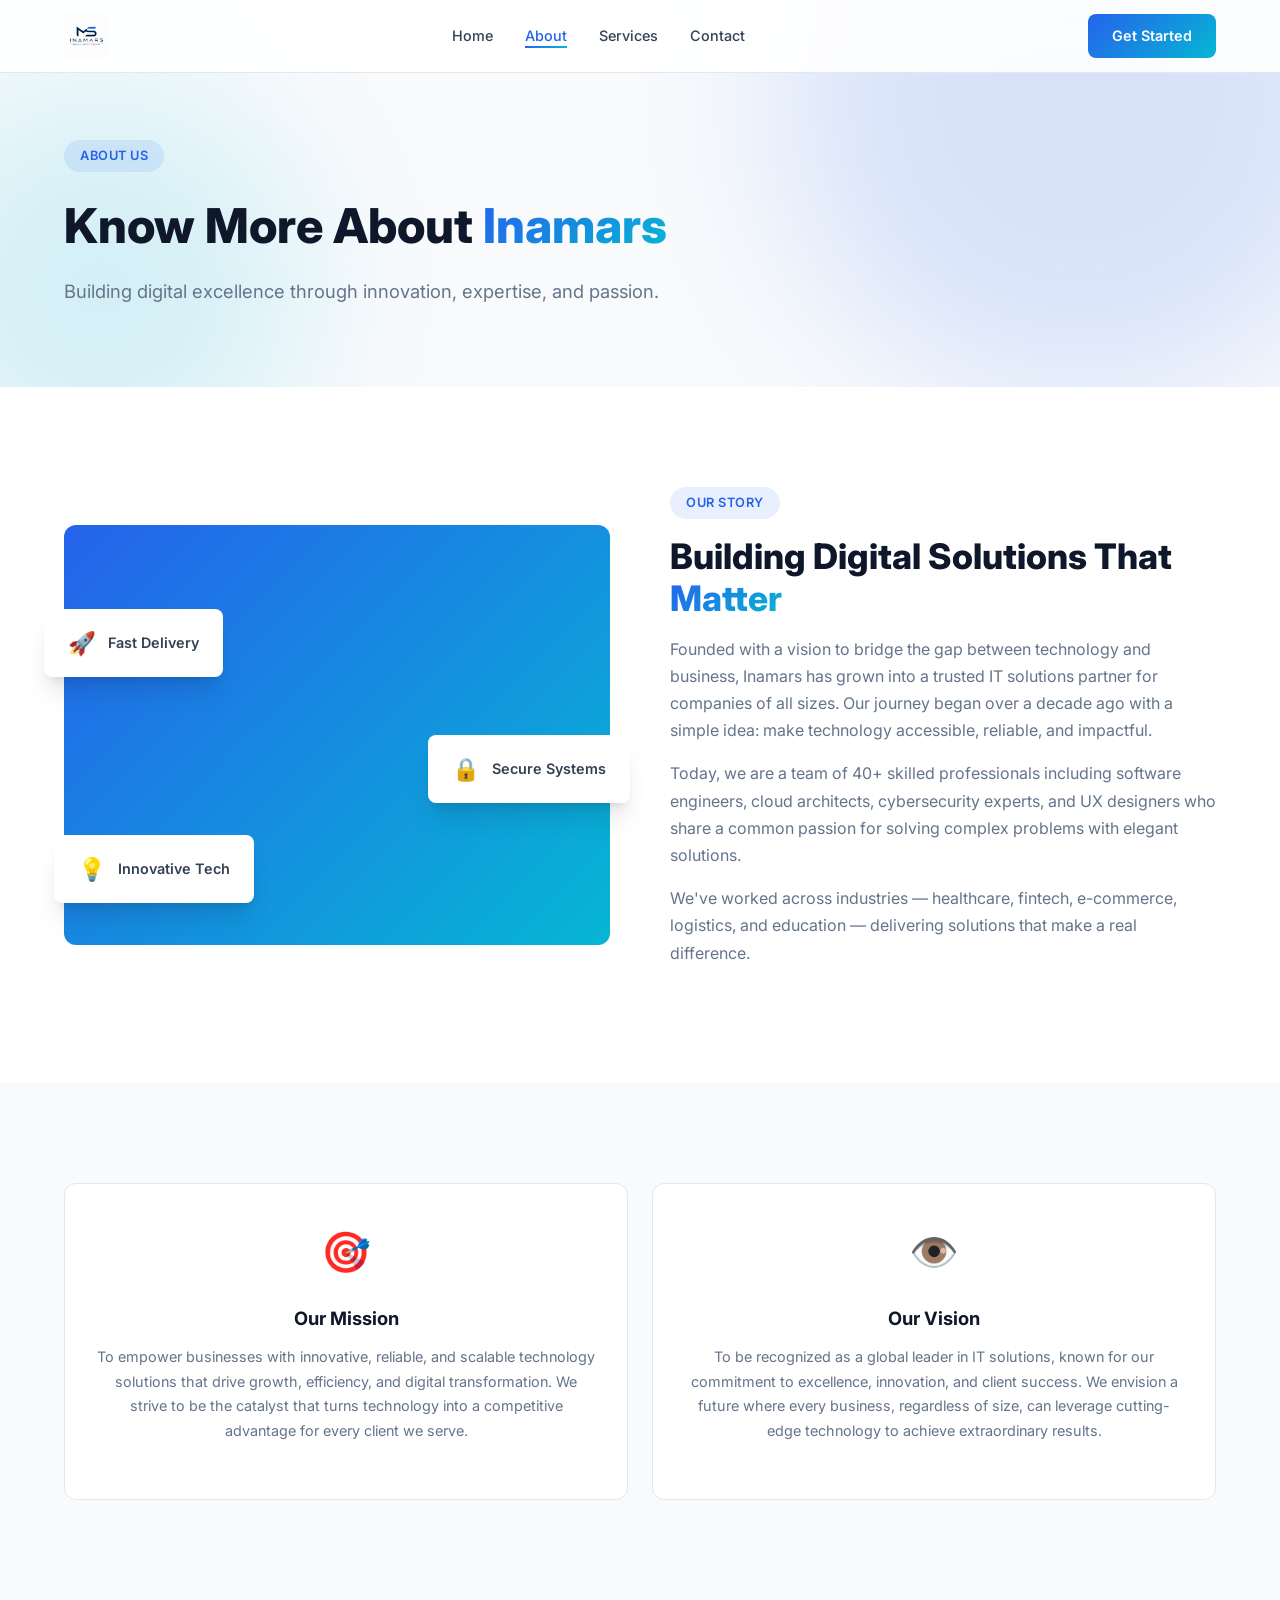
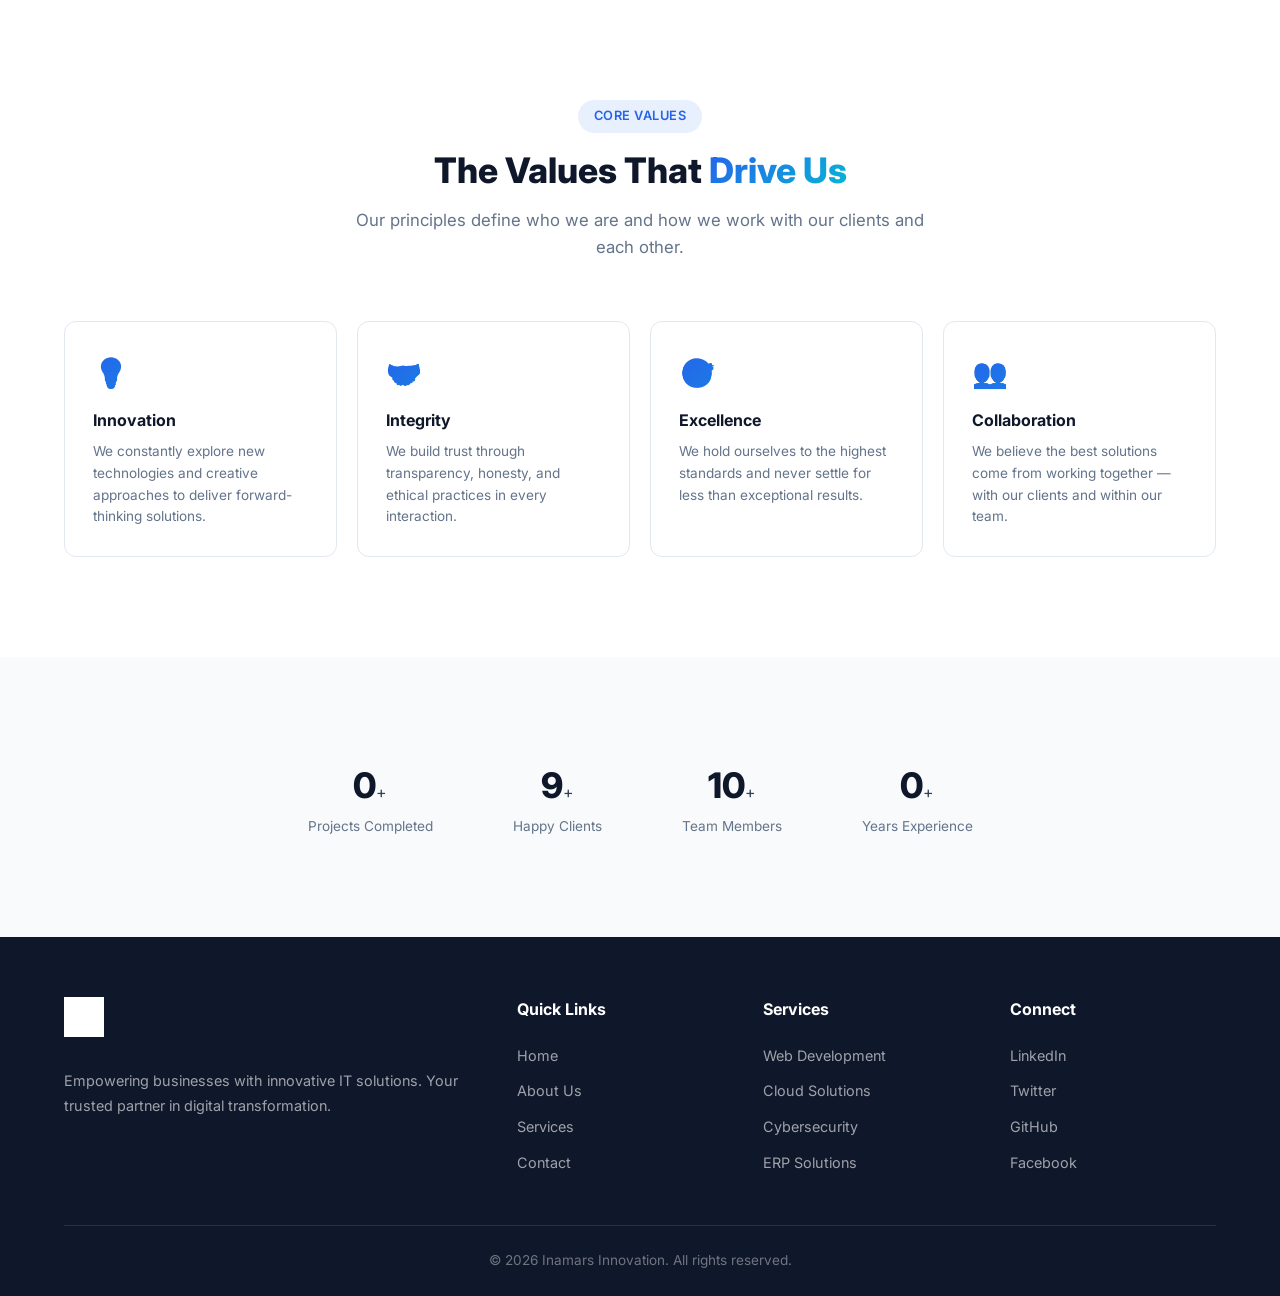
==== about.html @ 558257d5 "Inamars Innovation - IT Solutions Website" ====
<!DOCTYPE html>
<html lang="en">
<head>
    <meta charset="UTF-8">
    <meta name="viewport" content="width=device-width, initial-scale=1.0">
    <title>About Us - Inamars Innovation IT Solutions</title>
    <link rel="stylesheet" href="styles.css">
    <link rel="preconnect" href="https://fonts.googleapis.com">
    <link rel="preconnect" href="https://fonts.gstatic.com" crossorigin>
    <link href="https://fonts.googleapis.com/css2?family=Inter:wght@300;400;500;600;700;800&display=swap" rel="stylesheet">
</head>
<body>
    <!-- Navigation -->
    <nav class="navbar" id="navbar">
        <div class="container">
            <a href="index.html" class="logo">
                <img src="assets/logo.png" alt="Inamars Innovation" class="logo-img">
            </a>
            <ul class="nav-links" id="navLinks">
                <li><a href="index.html">Home</a></li>
                <li><a href="about.html" class="active">About</a></li>
                <li><a href="services.html">Services</a></li>
                <li><a href="contact.html">Contact</a></li>
            </ul>
            <a href="contact.html" class="nav-cta">Get Started</a>
            <button class="hamburger" id="hamburger" aria-label="Menu">
                <span></span>
                <span></span>
                <span></span>
            </button>
        </div>
    </nav>

    <!-- Page Header -->
    <section class="page-header">
        <div class="hero-bg">
            <div class="hero-shape hero-shape-1"></div>
            <div class="hero-shape hero-shape-2"></div>
        </div>
        <div class="container">
            <span class="section-tag">About Us</span>
            <h1>Know More About <span class="highlight">Inamars</span></h1>
            <p>Building digital excellence through innovation, expertise, and passion.</p>
        </div>
    </section>

    <!-- About Story -->
    <section class="about">
        <div class="container">
            <div class="about-grid">
                <div class="about-image">
                    <div class="about-img-wrapper">
                        <div class="about-card about-card-1">
                            <span class="about-card-icon">&#128640;</span>
                            <span>Fast Delivery</span>
                        </div>
                        <div class="about-card about-card-2">
                            <span class="about-card-icon">&#128274;</span>
                            <span>Secure Systems</span>
                        </div>
                        <div class="about-card about-card-3">
                            <span class="about-card-icon">&#128161;</span>
                            <span>Innovative Tech</span>
                        </div>
                    </div>
                </div>
                <div class="about-text">
                    <span class="section-tag">Our Story</span>
                    <h2>Building Digital Solutions That <span class="highlight">Matter</span></h2>
                    <p>Founded with a vision to bridge the gap between technology and business, Inamars has grown into a trusted IT solutions partner for companies of all sizes. Our journey began over a decade ago with a simple idea: make technology accessible, reliable, and impactful.</p>
                    <p>Today, we are a team of 40+ skilled professionals including software engineers, cloud architects, cybersecurity experts, and UX designers who share a common passion for solving complex problems with elegant solutions.</p>
                    <p>We've worked across industries — healthcare, fintech, e-commerce, logistics, and education — delivering solutions that make a real difference.</p>
                </div>
            </div>
        </div>
    </section>

    <!-- Mission & Vision -->
    <section class="services">
        <div class="container">
            <div class="services-grid" style="grid-template-columns: 1fr 1fr;">
                <div class="service-card" style="text-align: center;">
                    <div class="service-icon">&#127919;</div>
                    <h3>Our Mission</h3>
                    <p>To empower businesses with innovative, reliable, and scalable technology solutions that drive growth, efficiency, and digital transformation. We strive to be the catalyst that turns technology into a competitive advantage for every client we serve.</p>
                </div>
                <div class="service-card" style="text-align: center;">
                    <div class="service-icon">&#128065;&#65039;</div>
                    <h3>Our Vision</h3>
                    <p>To be recognized as a global leader in IT solutions, known for our commitment to excellence, innovation, and client success. We envision a future where every business, regardless of size, can leverage cutting-edge technology to achieve extraordinary results.</p>
                </div>
            </div>
        </div>
    </section>

    <!-- Core Values -->
    <section class="why-us">
        <div class="container">
            <div class="section-header">
                <span class="section-tag">Core Values</span>
                <h2>The Values That <span class="highlight">Drive Us</span></h2>
                <p>Our principles define who we are and how we work with our clients and each other.</p>
            </div>
            <div class="why-us-cards" style="grid-template-columns: repeat(4, 1fr);">
                <div class="why-card">
                    <div class="why-card-number">&#128161;</div>
                    <h3>Innovation</h3>
                    <p>We constantly explore new technologies and creative approaches to deliver forward-thinking solutions.</p>
                </div>
                <div class="why-card">
                    <div class="why-card-number">&#129309;</div>
                    <h3>Integrity</h3>
                    <p>We build trust through transparency, honesty, and ethical practices in every interaction.</p>
                </div>
                <div class="why-card">
                    <div class="why-card-number">&#127919;</div>
                    <h3>Excellence</h3>
                    <p>We hold ourselves to the highest standards and never settle for less than exceptional results.</p>
                </div>
                <div class="why-card">
                    <div class="why-card-number">&#128101;</div>
                    <h3>Collaboration</h3>
                    <p>We believe the best solutions come from working together — with our clients and within our team.</p>
                </div>
            </div>
        </div>
    </section>

    <!-- Stats Section -->
    <section class="why-us" style="background: var(--bg-alt);">
        <div class="container">
            <div class="hero-stats" style="justify-content: center; gap: 80px;">
                <div class="stat" style="text-align: center;">
                    <span class="stat-number" data-target="2">0</span>+
                    <span class="stat-label">Projects Completed</span>
                </div>
                <div class="stat" style="text-align: center;">
                    <span class="stat-number" data-target="36">0</span>+
                    <span class="stat-label">Happy Clients</span>
                </div>
                <div class="stat" style="text-align: center;">
                    <span class="stat-number" data-target="40">0</span>+
                    <span class="stat-label">Team Members</span>
                </div>
                <div class="stat" style="text-align: center;">
                    <span class="stat-number" data-target="1">0</span>+
                    <span class="stat-label">Years Experience</span>
                </div>
            </div>
        </div>
    </section>

    <!-- Footer -->
    <footer class="footer">
        <div class="container">
            <div class="footer-grid">
                <div class="footer-brand">
                    <a href="index.html" class="logo">
                        <img src="assets/logo.png" alt="Inamars Innovation" class="logo-img-footer">
                    </a>
                    <p>Empowering businesses with innovative IT solutions. Your trusted partner in digital transformation.</p>
                </div>
                <div class="footer-links">
                    <h4>Quick Links</h4>
                    <ul>
                        <li><a href="index.html">Home</a></li>
                        <li><a href="about.html">About Us</a></li>
                        <li><a href="services.html">Services</a></li>
                        <li><a href="contact.html">Contact</a></li>
                    </ul>
                </div>
                <div class="footer-links">
                    <h4>Services</h4>
                    <ul>
                        <li><a href="services.html">Web Development</a></li>
                        <li><a href="services.html">Cloud Solutions</a></li>
                        <li><a href="services.html">Cybersecurity</a></li>
                        <li><a href="services.html">ERP Solutions</a></li>
                    </ul>
                </div>
                <div class="footer-links">
                    <h4>Connect</h4>
                    <ul>
                        <li><a href="#">LinkedIn</a></li>
                        <li><a href="#">Twitter</a></li>
                        <li><a href="#">GitHub</a></li>
                        <li><a href="#">Facebook</a></li>
                    </ul>
                </div>
            </div>
            <div class="footer-bottom">
                <p>&copy; 2026 Inamars Innovation. All rights reserved.</p>
            </div>
        </div>
    </footer>

    <script src="script.js"></script>
</body>
</html>
---- styles.css ----
/* ==========================================
   Inamars - IT Solutions Website
   ========================================== */

/* Reset & Base */
*,
*::before,
*::after {
    margin: 0;
    padding: 0;
    box-sizing: border-box;
}

:root {
    --primary: #2563eb;
    --primary-dark: #1d4ed8;
    --primary-light: #3b82f6;
    --secondary: #0f172a;
    --accent: #06b6d4;
    --text: #334155;
    --text-light: #64748b;
    --bg: #ffffff;
    --bg-alt: #f8fafc;
    --bg-dark: #0f172a;
    --border: #e2e8f0;
    --gradient: linear-gradient(135deg, var(--primary), var(--accent));
    --shadow: 0 4px 6px -1px rgba(0, 0, 0, 0.1), 0 2px 4px -2px rgba(0, 0, 0, 0.1);
    --shadow-lg: 0 20px 25px -5px rgba(0, 0, 0, 0.1), 0 8px 10px -6px rgba(0, 0, 0, 0.1);
    --shadow-xl: 0 25px 50px -12px rgba(0, 0, 0, 0.15);
    --radius: 12px;
    --radius-sm: 8px;
    --transition: all 0.3s ease;
}

html {
    scroll-behavior: smooth;
}

body {
    font-family: 'Inter', -apple-system, BlinkMacSystemFont, sans-serif;
    color: var(--text);
    line-height: 1.6;
    background: var(--bg);
    overflow-x: hidden;
}

.container {
    max-width: 1200px;
    margin: 0 auto;
    padding: 0 24px;
}

a {
    text-decoration: none;
    color: inherit;
}

ul {
    list-style: none;
}

/* ==========================================
   Navigation
   ========================================== */
.navbar {
    position: fixed;
    top: 0;
    left: 0;
    right: 0;
    z-index: 1000;
    background: rgba(255, 255, 255, 0.9);
    backdrop-filter: blur(20px);
    border-bottom: 1px solid var(--border);
    transition: var(--transition);
}

.navbar.scrolled {
    box-shadow: var(--shadow);
}

.navbar .container {
    display: flex;
    align-items: center;
    justify-content: space-between;
    height: 72px;
}

.logo {
    font-size: 1.5rem;
    font-weight: 800;
    color: var(--secondary);
    display: flex;
    align-items: center;
    gap: 6px;
}

.logo-icon {
    color: var(--primary);
    font-size: 1.2rem;
}

.logo-img {
    height: 45px;
    width: auto;
    object-fit: contain;
}

.logo-img-footer {
    height: 40px;
    width: auto;
    object-fit: contain;
    margin-bottom: 16px;
    filter: brightness(0) invert(1);
}

.nav-links {
    display: flex;
    align-items: center;
    gap: 32px;
}

.nav-links a {
    font-size: 0.9rem;
    font-weight: 500;
    color: var(--text);
    transition: var(--transition);
    position: relative;
}

.nav-links a::after {
    content: '';
    position: absolute;
    bottom: -4px;
    left: 0;
    width: 0;
    height: 2px;
    background: var(--gradient);
    transition: var(--transition);
}

.nav-links a:hover,
.nav-links a.active {
    color: var(--primary);
}

.nav-links a:hover::after,
.nav-links a.active::after {
    width: 100%;
}

.nav-cta {
    background: var(--gradient);
    color: #fff !important;
    padding: 10px 24px;
    border-radius: 8px;
    font-weight: 600;
    font-size: 0.9rem;
    transition: var(--transition);
}

.nav-cta:hover {
    transform: translateY(-2px);
    box-shadow: 0 4px 15px rgba(37, 99, 235, 0.4);
}

.hamburger {
    display: none;
    flex-direction: column;
    gap: 5px;
    background: none;
    border: none;
    cursor: pointer;
    padding: 4px;
}

.hamburger span {
    width: 24px;
    height: 2px;
    background: var(--secondary);
    transition: var(--transition);
    border-radius: 2px;
}

.hamburger.active span:nth-child(1) {
    transform: rotate(45deg) translate(5px, 5px);
}

.hamburger.active span:nth-child(2) {
    opacity: 0;
}

.hamburger.active span:nth-child(3) {
    transform: rotate(-45deg) translate(5px, -5px);
}

/* ==========================================
   Buttons
   ========================================== */
.btn {
    display: inline-flex;
    align-items: center;
    justify-content: center;
    padding: 14px 32px;
    border-radius: 8px;
    font-weight: 600;
    font-size: 0.95rem;
    cursor: pointer;
    transition: var(--transition);
    border: none;
    font-family: inherit;
}

.btn-primary {
    background: var(--gradient);
    color: #fff;
}

.btn-primary:hover {
    transform: translateY(-2px);
    box-shadow: 0 8px 25px rgba(37, 99, 235, 0.4);
}

.btn-secondary {
    background: transparent;
    color: var(--secondary);
    border: 2px solid var(--border);
}

.btn-secondary:hover {
    border-color: var(--primary);
    color: var(--primary);
    transform: translateY(-2px);
}

.btn-full {
    width: 100%;
}

.center-btn {
    text-align: center;
    margin-top: 40px;
}

/* ==========================================
   Page Header (Inner Pages)
   ========================================== */
.page-header {
    position: relative;
    padding: 140px 0 80px;
    overflow: hidden;
    background: var(--bg-alt);
}

.page-header h1 {
    font-size: 3rem;
    font-weight: 800;
    color: var(--secondary);
    margin-bottom: 12px;
    position: relative;
}

.page-header p {
    font-size: 1.15rem;
    color: var(--text-light);
    position: relative;
}

/* ==========================================
   Hero Section
   ========================================== */
.hero {
    position: relative;
    min-height: 100vh;
    display: flex;
    align-items: center;
    padding: 100px 0 60px;
    overflow: hidden;
    background: var(--bg-alt);
}

.hero-bg {
    position: absolute;
    inset: 0;
    overflow: hidden;
}

.hero-shape {
    position: absolute;
    border-radius: 50%;
    filter: blur(80px);
    opacity: 0.15;
}

.hero-shape-1 {
    width: 600px;
    height: 600px;
    background: var(--primary);
    top: -200px;
    right: -100px;
}

.hero-shape-2 {
    width: 400px;
    height: 400px;
    background: var(--accent);
    bottom: -100px;
    left: -100px;
}

.hero-shape-3 {
    width: 300px;
    height: 300px;
    background: var(--primary-light);
    top: 50%;
    left: 50%;
    transform: translate(-50%, -50%);
}

.hero-content {
    position: relative;
    max-width: 700px;
}

.hero-badge {
    display: inline-block;
    background: rgba(37, 99, 235, 0.1);
    color: var(--primary);
    padding: 8px 20px;
    border-radius: 50px;
    font-size: 0.85rem;
    font-weight: 600;
    margin-bottom: 24px;
    border: 1px solid rgba(37, 99, 235, 0.2);
}

.hero h1 {
    font-size: 3.5rem;
    font-weight: 800;
    line-height: 1.15;
    color: var(--secondary);
    margin-bottom: 20px;
}

.highlight {
    background: var(--gradient);
    -webkit-background-clip: text;
    -webkit-text-fill-color: transparent;
    background-clip: text;
}

.hero p {
    font-size: 1.15rem;
    color: var(--text-light);
    margin-bottom: 36px;
    max-width: 540px;
    line-height: 1.7;
}

.hero-buttons {
    display: flex;
    gap: 16px;
    margin-bottom: 60px;
    flex-wrap: wrap;
}

.hero-stats {
    display: flex;
    gap: 48px;
}

.stat {
    text-align: left;
}

.stat-number {
    font-size: 2.2rem;
    font-weight: 800;
    color: var(--secondary);
}

.stat-label {
    display: block;
    font-size: 0.85rem;
    color: var(--text-light);
    margin-top: 2px;
}

/* ==========================================
   Section Styles
   ========================================== */
.section-tag {
    display: inline-block;
    background: rgba(37, 99, 235, 0.1);
    color: var(--primary);
    padding: 6px 16px;
    border-radius: 50px;
    font-size: 0.8rem;
    font-weight: 600;
    margin-bottom: 16px;
    text-transform: uppercase;
    letter-spacing: 0.5px;
}

.section-header {
    text-align: center;
    max-width: 600px;
    margin: 0 auto 60px;
}

.section-header h2,
.about-text h2,
.why-us-text h2,
.contact-info h2 {
    font-size: 2.2rem;
    font-weight: 800;
    color: var(--secondary);
    margin-bottom: 16px;
    line-height: 1.2;
}

.section-header p {
    color: var(--text-light);
    font-size: 1.05rem;
}

/* ==========================================
   About Section
   ========================================== */
.about {
    padding: 100px 0;
}

.about-grid {
    display: grid;
    grid-template-columns: 1fr 1fr;
    gap: 60px;
    align-items: center;
}

.about-img-wrapper {
    position: relative;
    height: 420px;
    background: var(--gradient);
    border-radius: var(--radius);
    display: flex;
    align-items: center;
    justify-content: center;
}

.about-card {
    position: absolute;
    background: #fff;
    padding: 16px 24px;
    border-radius: var(--radius-sm);
    box-shadow: var(--shadow-lg);
    display: flex;
    align-items: center;
    gap: 12px;
    font-weight: 600;
    font-size: 0.9rem;
    animation: float 3s ease-in-out infinite;
}

.about-card-1 { top: 20%; left: -20px; animation-delay: 0s; }
.about-card-2 { top: 50%; right: -20px; animation-delay: 1s; }
.about-card-3 { bottom: 10%; left: -10px; animation-delay: 2s; }

.about-card-icon {
    font-size: 1.4rem;
}

@keyframes float {
    0%, 100% { transform: translateY(0); }
    50% { transform: translateY(-10px); }
}

.about-text p {
    color: var(--text-light);
    margin-bottom: 16px;
    line-height: 1.7;
}

.about-features {
    display: grid;
    grid-template-columns: 1fr 1fr;
    gap: 12px;
    margin-top: 24px;
}

.about-feature {
    display: flex;
    align-items: center;
    gap: 10px;
    font-size: 0.9rem;
    font-weight: 500;
}

.feature-check {
    width: 24px;
    height: 24px;
    background: rgba(37, 99, 235, 0.1);
    color: var(--primary);
    border-radius: 50%;
    display: flex;
    align-items: center;
    justify-content: center;
    font-size: 0.75rem;
    font-weight: 700;
    flex-shrink: 0;
}

/* ==========================================
   Services Section
   ========================================== */
.services {
    padding: 100px 0;
    background: var(--bg-alt);
}

.services-grid {
    display: grid;
    grid-template-columns: repeat(3, 1fr);
    gap: 24px;
}

.service-card {
    background: #fff;
    border-radius: var(--radius);
    padding: 36px 30px;
    border: 1px solid var(--border);
    transition: var(--transition);
    position: relative;
    overflow: hidden;
}

.service-card::before {
    content: '';
    position: absolute;
    top: 0;
    left: 0;
    right: 0;
    height: 3px;
    background: var(--gradient);
    transform: scaleX(0);
    transition: var(--transition);
}

.service-card:hover {
    transform: translateY(-8px);
    box-shadow: var(--shadow-xl);
    border-color: transparent;
}

.service-card:hover::before {
    transform: scaleX(1);
}

.service-icon {
    font-size: 2.5rem;
    margin-bottom: 20px;
}

.service-card h3 {
    font-size: 1.15rem;
    font-weight: 700;
    color: var(--secondary);
    margin-bottom: 12px;
}

.service-card p {
    color: var(--text-light);
    font-size: 0.9rem;
    line-height: 1.7;
    margin-bottom: 20px;
}

.service-link {
    color: var(--primary);
    font-weight: 600;
    font-size: 0.9rem;
    transition: var(--transition);
}

.service-link:hover {
    gap: 4px;
}

.service-features {
    display: flex;
    flex-wrap: wrap;
    gap: 8px;
    margin-bottom: 20px;
}

.service-feature-tag {
    background: rgba(37, 99, 235, 0.08);
    color: var(--primary);
    padding: 4px 12px;
    border-radius: 50px;
    font-size: 0.75rem;
    font-weight: 600;
}

/* ==========================================
   Why Us Section
   ========================================== */
.why-us {
    padding: 100px 0;
}

.why-us-grid {
    display: grid;
    grid-template-columns: 1fr 1fr;
    gap: 60px;
    align-items: start;
}

.why-us-text p {
    color: var(--text-light);
    margin-top: 12px;
    line-height: 1.7;
}

.why-us-cards {
    display: grid;
    grid-template-columns: 1fr 1fr;
    gap: 20px;
}

.why-card {
    background: #fff;
    border: 1px solid var(--border);
    border-radius: var(--radius);
    padding: 28px;
    transition: var(--transition);
}

.why-card:hover {
    border-color: var(--primary);
    box-shadow: var(--shadow-lg);
    transform: translateY(-4px);
}

.why-card-number {
    font-size: 1.8rem;
    font-weight: 800;
    background: var(--gradient);
    -webkit-background-clip: text;
    -webkit-text-fill-color: transparent;
    background-clip: text;
    margin-bottom: 12px;
}

.why-card h3 {
    font-size: 1rem;
    font-weight: 700;
    color: var(--secondary);
    margin-bottom: 8px;
}

.why-card p {
    color: var(--text-light);
    font-size: 0.85rem;
    line-height: 1.6;
}

/* ==========================================
   CTA Section
   ========================================== */
.cta-section {
    padding: 80px 0;
    background: var(--gradient);
    text-align: center;
}

.cta-content h2 {
    font-size: 2.2rem;
    font-weight: 800;
    color: #fff;
    margin-bottom: 12px;
}

.cta-content p {
    color: rgba(255, 255, 255, 0.85);
    font-size: 1.1rem;
    margin-bottom: 28px;
}

.cta-section .btn-primary {
    background: #fff;
    color: var(--primary);
}

.cta-section .btn-primary:hover {
    box-shadow: 0 8px 25px rgba(0, 0, 0, 0.2);
}

/* ==========================================
   Contact Section
   ========================================== */
.contact {
    padding: 100px 0;
    background: var(--bg-alt);
}

.contact-grid {
    display: grid;
    grid-template-columns: 1fr 1fr;
    gap: 60px;
    align-items: start;
}

.contact-info p {
    color: var(--text-light);
    margin-bottom: 32px;
    line-height: 1.7;
}

.contact-details {
    display: flex;
    flex-direction: column;
    gap: 24px;
}

.contact-item {
    display: flex;
    align-items: flex-start;
    gap: 16px;
}

.contact-icon {
    width: 48px;
    height: 48px;
    background: rgba(37, 99, 235, 0.1);
    border-radius: 10px;
    display: flex;
    align-items: center;
    justify-content: center;
    font-size: 1.3rem;
    flex-shrink: 0;
}

.contact-item strong {
    display: block;
    font-size: 0.9rem;
    color: var(--secondary);
    margin-bottom: 2px;
}

.contact-item p {
    margin-bottom: 0;
    font-size: 0.85rem;
    color: var(--text-light);
}

.contact-form-wrapper {
    background: #fff;
    border-radius: var(--radius);
    padding: 36px;
    box-shadow: var(--shadow-lg);
    border: 1px solid var(--border);
}

.form-row {
    display: grid;
    grid-template-columns: 1fr 1fr;
    gap: 16px;
}

.form-group {
    margin-bottom: 20px;
}

.form-group label {
    display: block;
    font-size: 0.85rem;
    font-weight: 600;
    color: var(--secondary);
    margin-bottom: 6px;
}

.form-group input,
.form-group select,
.form-group textarea {
    width: 100%;
    padding: 12px 16px;
    border: 1px solid var(--border);
    border-radius: var(--radius-sm);
    font-size: 0.9rem;
    font-family: inherit;
    color: var(--text);
    background: var(--bg);
    transition: var(--transition);
    outline: none;
}

.form-group input:focus,
.form-group select:focus,
.form-group textarea:focus {
    border-color: var(--primary);
    box-shadow: 0 0 0 3px rgba(37, 99, 235, 0.1);
}

.form-group textarea {
    resize: vertical;
    min-height: 100px;
}

/* Phone Input */
.phone-input-wrapper {
    display: flex;
    align-items: center;
    border: 1px solid var(--border);
    border-radius: var(--radius-sm);
    overflow: hidden;
    transition: var(--transition);
}

.phone-input-wrapper:focus-within {
    border-color: var(--primary);
    box-shadow: 0 0 0 3px rgba(37, 99, 235, 0.1);
}

.phone-prefix {
    background: var(--bg-alt);
    padding: 12px 14px;
    font-weight: 700;
    font-size: 0.9rem;
    color: var(--secondary);
    border-right: 1px solid var(--border);
    white-space: nowrap;
}

.phone-input-wrapper input {
    border: none !important;
    border-radius: 0 !important;
    box-shadow: none !important;
}

.phone-input-wrapper input:focus {
    box-shadow: none !important;
}

.phone-hint {
    display: block;
    font-size: 0.75rem;
    color: var(--text-light);
    margin-top: 4px;
}

/* ==========================================
   Footer
   ========================================== */
.footer {
    background: var(--bg-dark);
    color: #fff;
    padding: 60px 0 0;
}

.footer-grid {
    display: grid;
    grid-template-columns: 2fr 1fr 1fr 1fr;
    gap: 40px;
    padding-bottom: 40px;
    border-bottom: 1px solid rgba(255, 255, 255, 0.1);
}

.footer-brand .logo {
    color: #fff;
    margin-bottom: 16px;
}

.footer-brand p {
    color: rgba(255, 255, 255, 0.6);
    font-size: 0.9rem;
    line-height: 1.7;
}

.footer-links h4 {
    font-size: 1rem;
    font-weight: 700;
    margin-bottom: 20px;
}

.footer-links li {
    margin-bottom: 10px;
}

.footer-links a {
    color: rgba(255, 255, 255, 0.6);
    font-size: 0.9rem;
    transition: var(--transition);
}

.footer-links a:hover {
    color: #fff;
}

.footer-bottom {
    padding: 24px 0;
    text-align: center;
}

.footer-bottom p {
    color: rgba(255, 255, 255, 0.4);
    font-size: 0.85rem;
}

/* ==========================================
   Scroll Animations
   ========================================== */
.fade-in {
    opacity: 0;
    transform: translateY(30px);
    transition: opacity 0.6s ease, transform 0.6s ease;
}

.fade-in.visible {
    opacity: 1;
    transform: translateY(0);
}

/* ==========================================
   Responsive Design
   ========================================== */
@media (max-width: 1024px) {
    .hero h1,
    .page-header h1 {
        font-size: 2.8rem;
    }

    .services-grid {
        grid-template-columns: repeat(2, 1fr);
    }

    .footer-grid {
        grid-template-columns: 1fr 1fr;
    }

    .why-us-cards {
        grid-template-columns: 1fr 1fr;
    }
}

@media (max-width: 768px) {
    .nav-links,
    .nav-cta {
        display: none;
    }

    .nav-links.active {
        display: flex;
        flex-direction: column;
        position: absolute;
        top: 72px;
        left: 0;
        right: 0;
        background: #fff;
        padding: 24px;
        border-bottom: 1px solid var(--border);
        box-shadow: var(--shadow);
        gap: 20px;
    }

    .hamburger {
        display: flex;
    }

    .hero h1,
    .page-header h1 {
        font-size: 2.2rem;
    }

    .hero-stats {
        gap: 24px;
    }

    .stat-number {
        font-size: 1.6rem;
    }

    .about-grid,
    .why-us-grid,
    .contact-grid {
        grid-template-columns: 1fr;
        gap: 40px;
    }

    .services-grid {
        grid-template-columns: 1fr;
    }

    .why-us-cards {
        grid-template-columns: 1fr;
    }

    .form-row {
        grid-template-columns: 1fr;
    }

    .about-img-wrapper {
        height: 300px;
    }

    .about-card-1 { left: 10px; }
    .about-card-2 { right: 10px; }
    .about-card-3 { left: 10px; }

    .footer-grid {
        grid-template-columns: 1fr;
    }

    .hero-buttons {
        flex-direction: column;
    }

    .btn {
        text-align: center;
    }
}

@media (max-width: 480px) {
    .hero h1,
    .page-header h1 {
        font-size: 1.8rem;
    }

    .hero-stats {
        flex-direction: column;
        gap: 16px;
    }

    .about-features {
        grid-template-columns: 1fr;
    }

    .section-header h2,
    .about-text h2,
    .why-us-text h2,
    .contact-info h2 {
        font-size: 1.8rem;
    }

    .cta-content h2 {
        font-size: 1.6rem;
    }
}
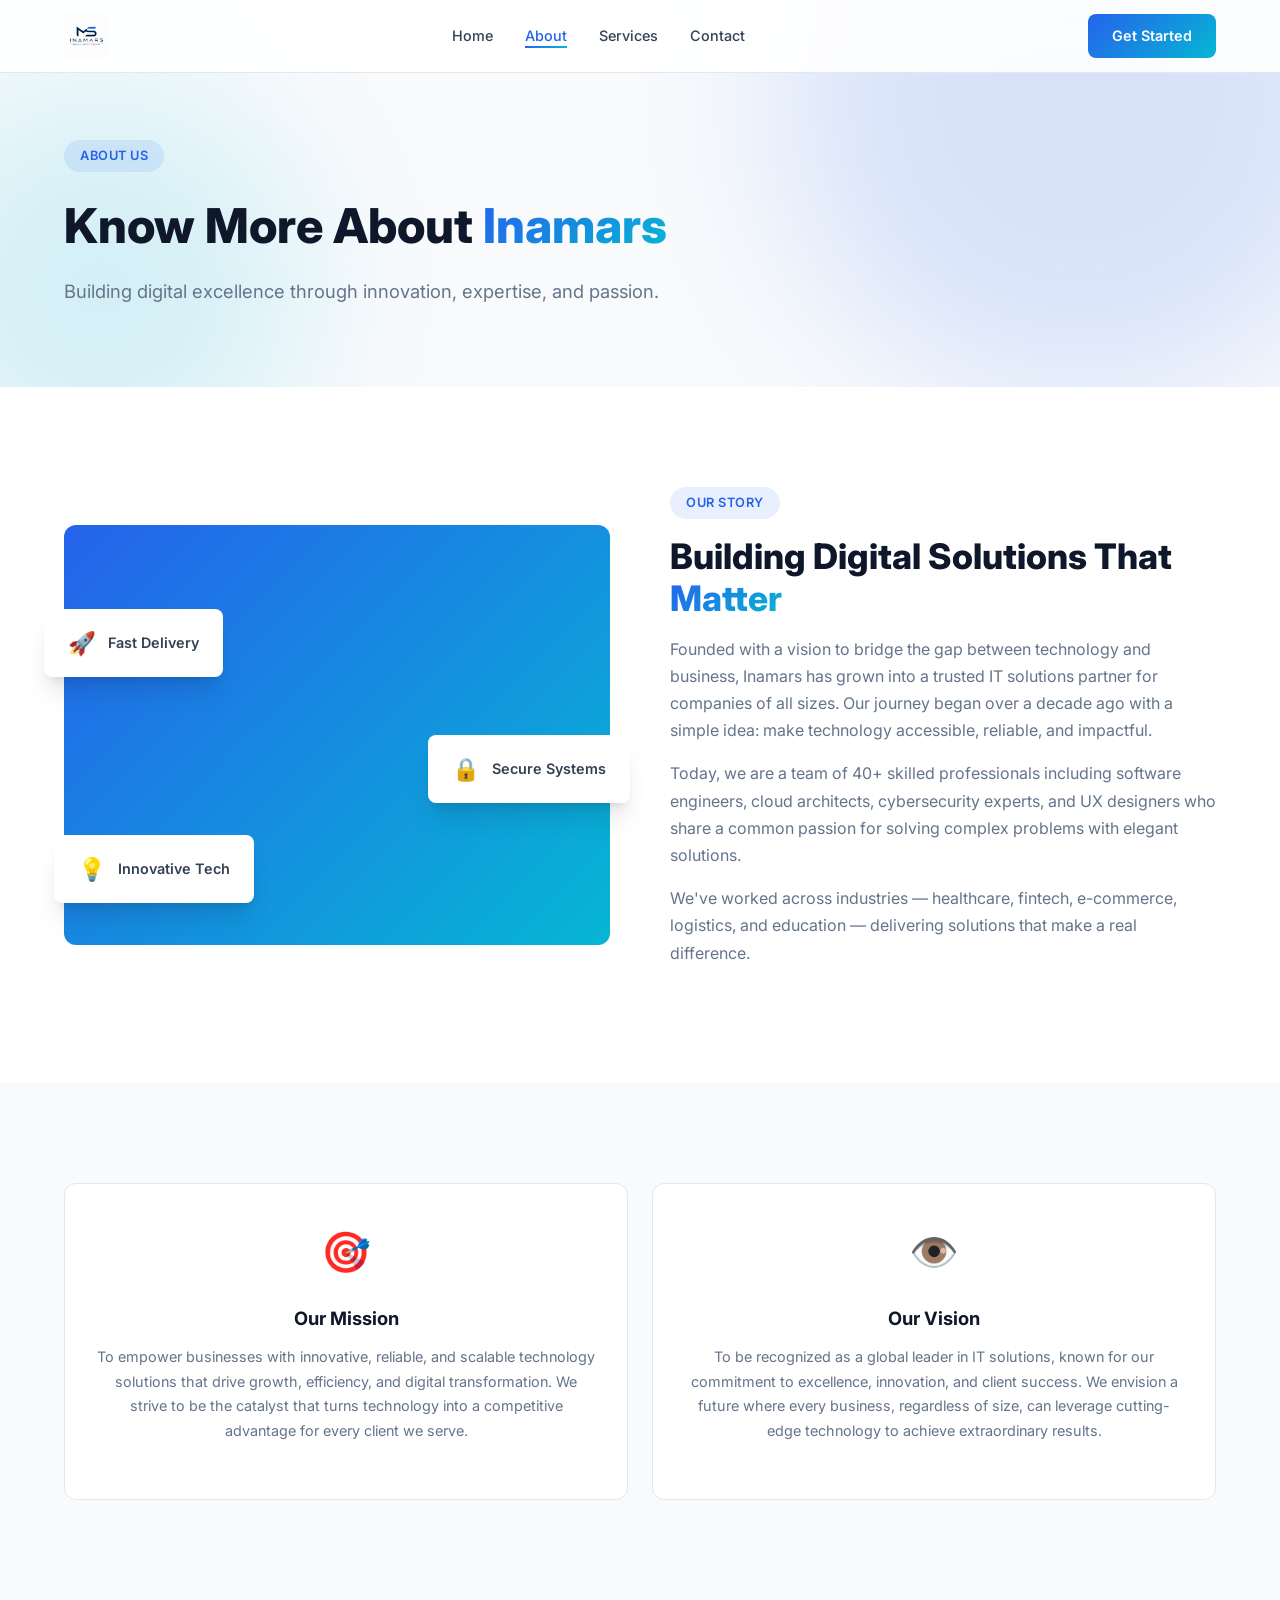
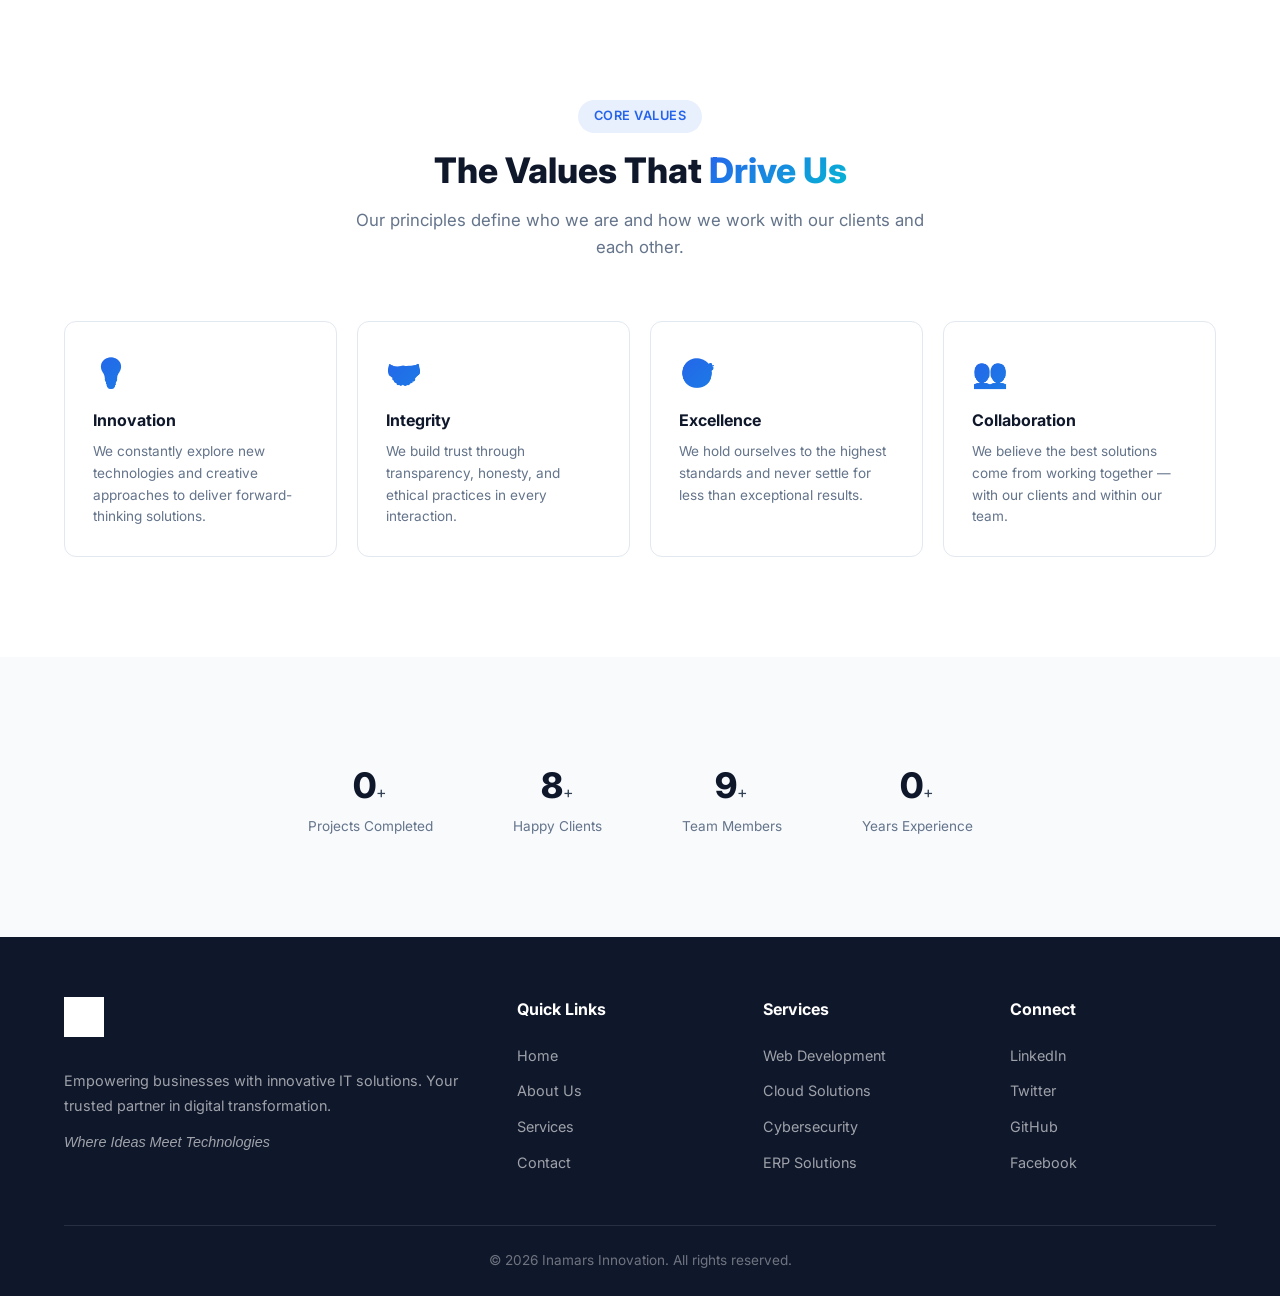
==== commit 200fc198: "Add tagline 'Where Ideas Meet Technologies' to footer on all pages" ====
--- a/about.html
+++ b/about.html
@@ -159,6 +159,7 @@
                         <img src="assets/logo.png" alt="Inamars Innovation" class="logo-img-footer">
                     </a>
                     <p>Empowering businesses with innovative IT solutions. Your trusted partner in digital transformation.</p>
+                    <p class="tagline" style="margin-top: 12px; font-style: italic; color: rgba(255,255,255,0.6);">Where Ideas Meet Technologies</p>
                 </div>
                 <div class="footer-links">
                     <h4>Quick Links</h4>
